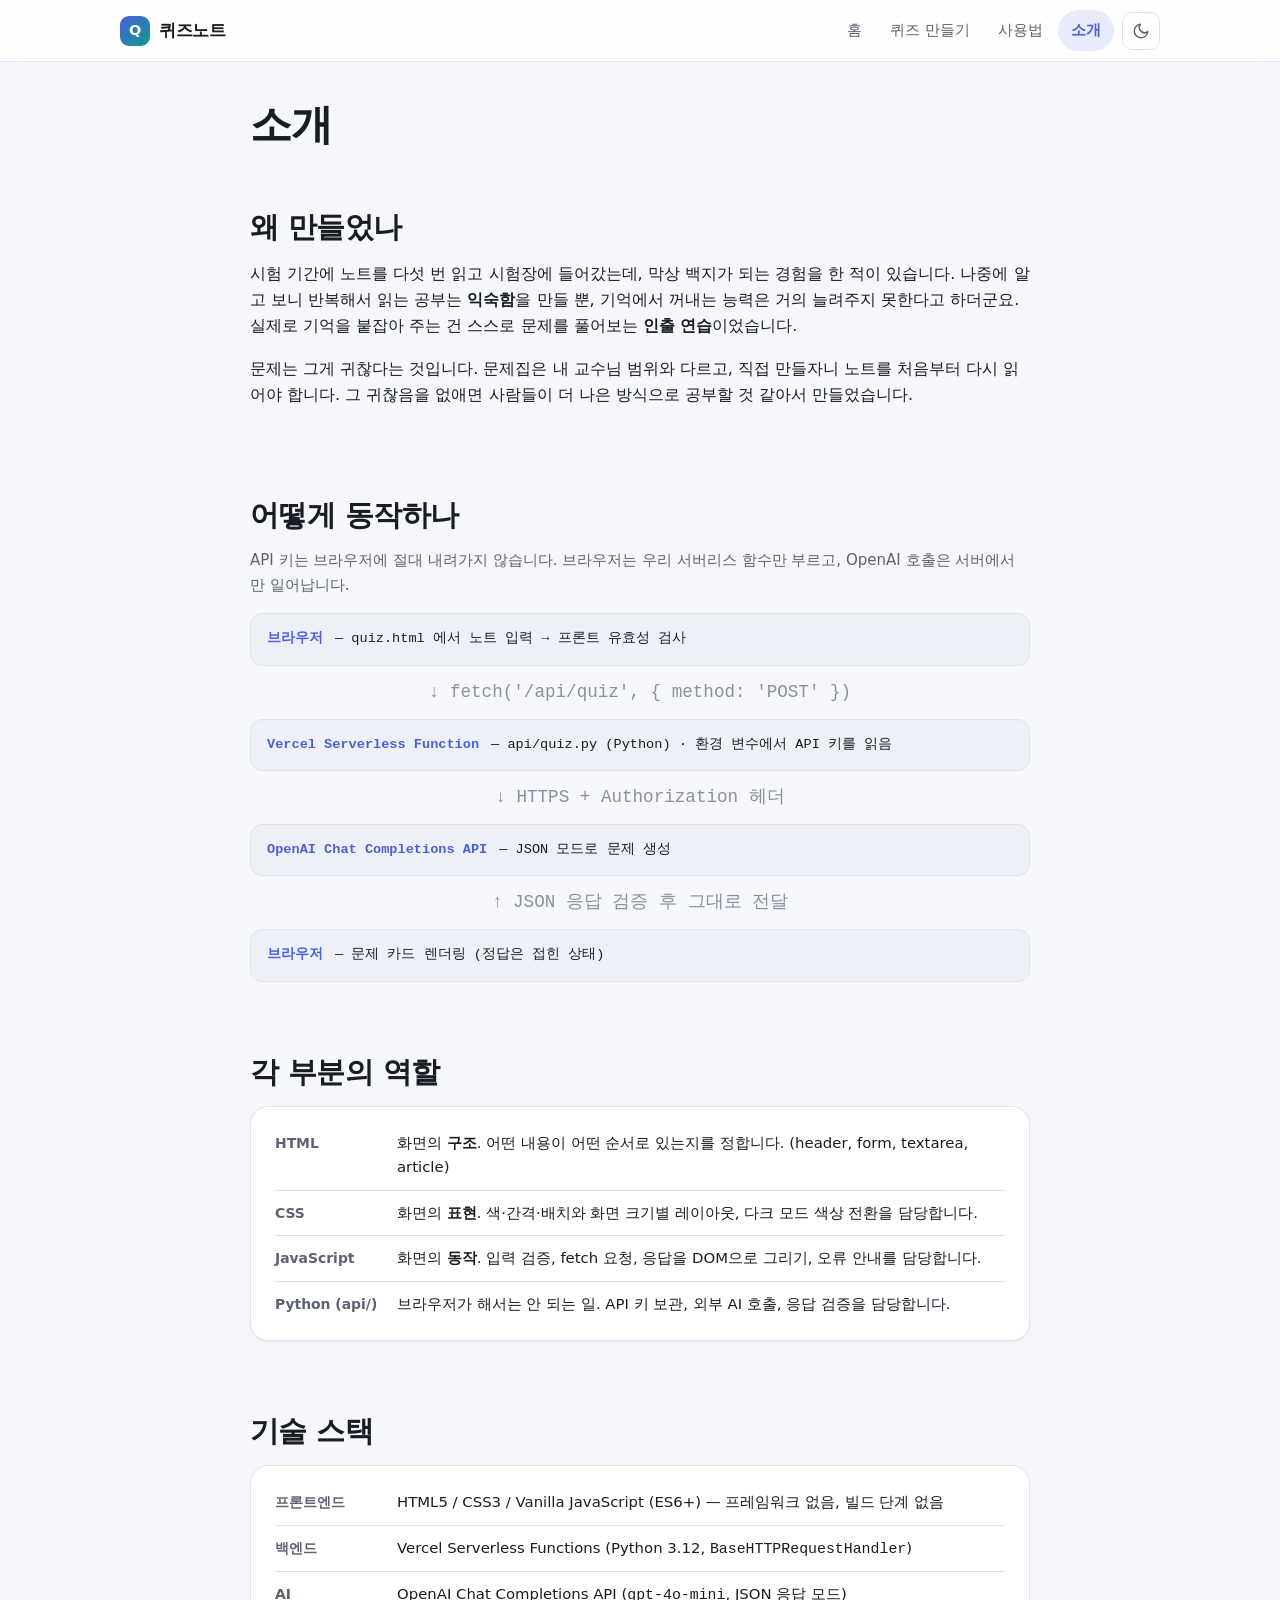
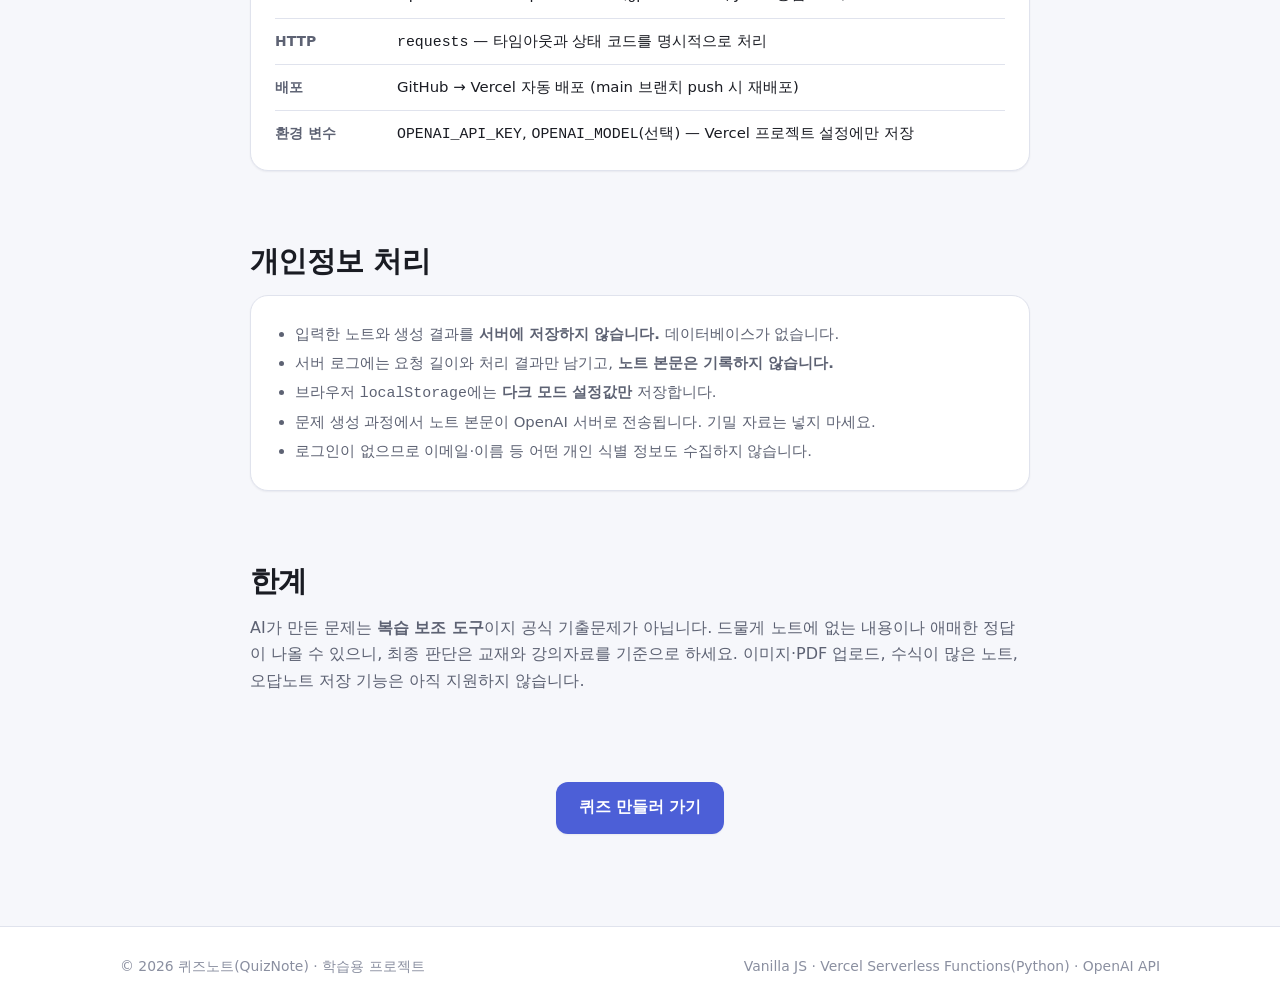
==== about.html @ 3e5758eb "feat: 공통 레이아웃과 홈·소개 페이지 구현 - 헤더 네비게이션, 다크 모드 토글, 모바일 햄버거 메뉴 - CSS 변수 기반 디자인 토큰과 라이트/다크 테마  Co-Author" ====
<!DOCTYPE html>
<html lang="ko">
<head>
  <meta charset="UTF-8" />
  <meta name="viewport" content="width=device-width, initial-scale=1" />
  <title>소개 — 퀴즈노트</title>
  <meta name="description" content="퀴즈노트를 만든 이유, 동작 구조, 사용한 기술 스택과 개인정보 처리 방침." />
  <link rel="icon" href="images/favicon.svg" type="image/svg+xml" />
  <link rel="stylesheet" href="css/style.css" />
  <script>
    (function () {
      try {
        var t = localStorage.getItem('quiznote-theme');
        if (!t) t = window.matchMedia('(prefers-color-scheme: dark)').matches ? 'dark' : 'light';
        document.documentElement.setAttribute('data-theme', t);
      } catch (e) {}
    })();
  </script>
</head>
<body>
  <a href="#main" class="skip-link">본문으로 건너뛰기</a>

  <header class="site-header">
    <div class="container">
      <a href="index.html" class="brand">
        <span class="brand__mark">Q</span>
        <span>퀴즈노트</span>
      </a>

      <div class="nav-right">
        <nav class="nav" id="site-nav" aria-label="주요 메뉴">
          <a href="index.html">홈</a>
          <a href="quiz.html">퀴즈 만들기</a>
          <a href="guide.html">사용법</a>
          <a href="about.html" aria-current="page">소개</a>
        </nav>

        <button type="button" class="icon-btn" data-theme-toggle aria-label="다크 모드로 전환" aria-pressed="false">
          <svg class="icon-moon" viewBox="0 0 24 24" fill="none" stroke="currentColor" stroke-width="2" stroke-linecap="round" stroke-linejoin="round" aria-hidden="true"><path d="M21 12.8A9 9 0 1 1 11.2 3a7 7 0 0 0 9.8 9.8z"/></svg>
          <svg class="icon-sun" viewBox="0 0 24 24" fill="none" stroke="currentColor" stroke-width="2" stroke-linecap="round" stroke-linejoin="round" aria-hidden="true"><circle cx="12" cy="12" r="4"/><path d="M12 2v2M12 20v2M4.9 4.9l1.4 1.4M17.7 17.7l1.4 1.4M2 12h2M20 12h2M4.9 19.1l1.4-1.4M17.7 6.3l1.4-1.4"/></svg>
        </button>

        <button type="button" class="icon-btn nav-toggle" data-nav-toggle aria-label="메뉴 열기" aria-expanded="false" aria-controls="site-nav">
          <svg viewBox="0 0 24 24" fill="none" stroke="currentColor" stroke-width="2" stroke-linecap="round" aria-hidden="true"><path d="M3 6h18M3 12h18M3 18h18"/></svg>
        </button>
      </div>
    </div>
  </header>

  <main id="main" class="section--tight">
    <div class="container" style="max-width:820px;">
      <h1>소개</h1>

      <section class="section--tight">
        <h2>왜 만들었나</h2>
        <p>
          시험 기간에 노트를 다섯 번 읽고 시험장에 들어갔는데, 막상 백지가 되는 경험을 한 적이 있습니다.
          나중에 알고 보니 반복해서 읽는 공부는 <strong>익숙함</strong>을 만들 뿐,
          기억에서 꺼내는 능력은 거의 늘려주지 못한다고 하더군요.
          실제로 기억을 붙잡아 주는 건 스스로 문제를 풀어보는 <strong>인출 연습</strong>이었습니다.
        </p>
        <p>
          문제는 그게 귀찮다는 것입니다. 문제집은 내 교수님 범위와 다르고,
          직접 만들자니 노트를 처음부터 다시 읽어야 합니다.
          그 귀찮음을 없애면 사람들이 더 나은 방식으로 공부할 것 같아서 만들었습니다.
        </p>
      </section>

      <section class="section--tight">
        <h2>어떻게 동작하나</h2>
        <p style="color:var(--text-muted);font-size:0.94rem;">
          API 키는 브라우저에 절대 내려가지 않습니다. 브라우저는 우리 서버리스 함수만 부르고,
          OpenAI 호출은 서버에서만 일어납니다.
        </p>

        <div class="arch">
          <div class="arch__row"><strong>브라우저</strong> — quiz.html 에서 노트 입력 → 프론트 유효성 검사</div>
          <div class="arch__arrow">↓ fetch('/api/quiz', { method: 'POST' })</div>
          <div class="arch__row"><strong>Vercel Serverless Function</strong> — api/quiz.py (Python) · 환경 변수에서 API 키를 읽음</div>
          <div class="arch__arrow">↓ HTTPS + Authorization 헤더</div>
          <div class="arch__row"><strong>OpenAI Chat Completions API</strong> — JSON 모드로 문제 생성</div>
          <div class="arch__arrow">↑ JSON 응답 검증 후 그대로 전달</div>
          <div class="arch__row"><strong>브라우저</strong> — 문제 카드 렌더링 (정답은 접힌 상태)</div>
        </div>
      </section>

      <section class="section--tight">
        <h2>각 부분의 역할</h2>
        <div class="card">
          <ul class="stack-list">
            <li><span class="k">HTML</span><span>화면의 <strong>구조</strong>. 어떤 내용이 어떤 순서로 있는지를 정합니다. (header, form, textarea, article)</span></li>
            <li><span class="k">CSS</span><span>화면의 <strong>표현</strong>. 색·간격·배치와 화면 크기별 레이아웃, 다크 모드 색상 전환을 담당합니다.</span></li>
            <li><span class="k">JavaScript</span><span>화면의 <strong>동작</strong>. 입력 검증, fetch 요청, 응답을 DOM으로 그리기, 오류 안내를 담당합니다.</span></li>
            <li><span class="k">Python (api/)</span><span>브라우저가 해서는 안 되는 일. API 키 보관, 외부 AI 호출, 응답 검증을 담당합니다.</span></li>
          </ul>
        </div>
      </section>

      <section class="section--tight">
        <h2>기술 스택</h2>
        <div class="card">
          <ul class="stack-list">
            <li><span class="k">프론트엔드</span><span>HTML5 / CSS3 / Vanilla JavaScript (ES6+) — 프레임워크 없음, 빌드 단계 없음</span></li>
            <li><span class="k">백엔드</span><span>Vercel Serverless Functions (Python 3.12, <code>BaseHTTPRequestHandler</code>)</span></li>
            <li><span class="k">AI</span><span>OpenAI Chat Completions API (<code>gpt-4o-mini</code>, JSON 응답 모드)</span></li>
            <li><span class="k">HTTP</span><span><code>requests</code> — 타임아웃과 상태 코드를 명시적으로 처리</span></li>
            <li><span class="k">배포</span><span>GitHub → Vercel 자동 배포 (main 브랜치 push 시 재배포)</span></li>
            <li><span class="k">환경 변수</span><span><code>OPENAI_API_KEY</code>, <code>OPENAI_MODEL</code>(선택) — Vercel 프로젝트 설정에만 저장</span></li>
          </ul>
        </div>
      </section>

      <section class="section--tight">
        <h2>개인정보 처리</h2>
        <div class="card">
          <ul style="margin:0;padding-left:20px;color:var(--text-muted);font-size:0.93rem;line-height:1.95;">
            <li>입력한 노트와 생성 결과를 <strong>서버에 저장하지 않습니다.</strong> 데이터베이스가 없습니다.</li>
            <li>서버 로그에는 요청 길이와 처리 결과만 남기고, <strong>노트 본문은 기록하지 않습니다.</strong></li>
            <li>브라우저 <code>localStorage</code>에는 <strong>다크 모드 설정값만</strong> 저장합니다.</li>
            <li>문제 생성 과정에서 노트 본문이 OpenAI 서버로 전송됩니다. 기밀 자료는 넣지 마세요.</li>
            <li>로그인이 없으므로 이메일·이름 등 어떤 개인 식별 정보도 수집하지 않습니다.</li>
          </ul>
        </div>
      </section>

      <section class="section--tight">
        <h2>한계</h2>
        <p style="color:var(--text-muted);">
          AI가 만든 문제는 <strong>복습 보조 도구</strong>이지 공식 기출문제가 아닙니다.
          드물게 노트에 없는 내용이나 애매한 정답이 나올 수 있으니,
          최종 판단은 교재와 강의자료를 기준으로 하세요.
          이미지·PDF 업로드, 수식이 많은 노트, 오답노트 저장 기능은 아직 지원하지 않습니다.
        </p>
      </section>

      <div style="text-align:center;margin-top:36px;">
        <a href="quiz.html" class="btn btn--primary">퀴즈 만들러 가기</a>
      </div>
    </div>
  </main>

  <footer class="site-footer">
    <div class="container">
      <span>© <span data-year>2026</span> 퀴즈노트(QuizNote) · 학습용 프로젝트</span>
      <span>Vanilla JS · Vercel Serverless Functions(Python) · OpenAI API</span>
    </div>
  </footer>

  <script src="js/main.js"></script>
</body>
</html>
---- css/style.css ----
/* ==========================================================================
   퀴즈노트(QuizNote) — 공통 스타일
   구조: 1) 디자인 토큰  2) 리셋  3) 레이아웃  4) 컴포넌트  5) 페이지별  6) 반응형
   ========================================================================== */

/* 1) 디자인 토큰 --------------------------------------------------------- */
:root {
  /* 라이트 모드 기본값 */
  --bg: #f6f7fb;
  --bg-elevated: #ffffff;
  --bg-subtle: #eef0f7;
  --text: #1a1c23;
  --text-muted: #5d6273;
  --text-faint: #8a8fa0;
  --border: #e0e3ed;
  --border-strong: #c7ccdb;

  --brand: #4c5fd7;
  --brand-hover: #3d4ec0;
  --brand-soft: #e8ebfc;
  --accent: #0f9b8e;
  --accent-soft: #e0f5f2;

  --danger: #d1435b;
  --danger-soft: #fdeaed;
  --warn: #b7791f;
  --warn-soft: #fdf3e2;

  --shadow-sm: 0 1px 2px rgba(20, 24, 45, 0.06);
  --shadow-md: 0 4px 16px rgba(20, 24, 45, 0.08);
  --shadow-lg: 0 12px 32px rgba(20, 24, 45, 0.12);

  --radius-sm: 8px;
  --radius: 12px;
  --radius-lg: 18px;

  --maxw: 1080px;
  --header-h: 62px;

  --font: "Pretendard", -apple-system, BlinkMacSystemFont, "Apple SD Gothic Neo",
    "Malgun Gothic", "Noto Sans KR", system-ui, sans-serif;
  --font-mono: ui-monospace, SFMono-Regular, "SF Mono", Consolas, monospace;
}

/* 다크 모드: html[data-theme="dark"] 로 토글 */
html[data-theme="dark"] {
  --bg: #12141c;
  --bg-elevated: #1b1e29;
  --bg-subtle: #232736;
  --text: #eceef5;
  --text-muted: #a4aabd;
  --text-faint: #767d94;
  --border: #2c3142;
  --border-strong: #3d4459;

  --brand: #8b9bff;
  --brand-hover: #a0adff;
  --brand-soft: #232a4a;
  --accent: #46d3c2;
  --accent-soft: #14332f;

  --danger: #ff8a9b;
  --danger-soft: #3a1d24;
  --warn: #e3b567;
  --warn-soft: #362a16;

  --shadow-sm: 0 1px 2px rgba(0, 0, 0, 0.4);
  --shadow-md: 0 4px 16px rgba(0, 0, 0, 0.45);
  --shadow-lg: 0 12px 32px rgba(0, 0, 0, 0.5);
}

/* 사용자가 토글한 적 없고 시스템이 다크일 때 */
@media (prefers-color-scheme: dark) {
  html:not([data-theme]) {
    --bg: #12141c;
    --bg-elevated: #1b1e29;
    --bg-subtle: #232736;
    --text: #eceef5;
    --text-muted: #a4aabd;
    --text-faint: #767d94;
    --border: #2c3142;
    --border-strong: #3d4459;
    --brand: #8b9bff;
    --brand-hover: #a0adff;
    --brand-soft: #232a4a;
    --accent: #46d3c2;
    --accent-soft: #14332f;
    --danger: #ff8a9b;
    --danger-soft: #3a1d24;
    --warn: #e3b567;
    --warn-soft: #362a16;
  }
}

/* 2) 리셋 --------------------------------------------------------------- */
*,
*::before,
*::after { box-sizing: border-box; }

html { scroll-behavior: smooth; }

body {
  margin: 0;
  font-family: var(--font);
  background: var(--bg);
  color: var(--text);
  line-height: 1.65;
  -webkit-font-smoothing: antialiased;
  transition: background-color 0.25s ease, color 0.25s ease;
}

h1, h2, h3, h4 { line-height: 1.3; margin: 0 0 0.5em; font-weight: 700; letter-spacing: -0.02em; }
h1 { font-size: clamp(1.75rem, 4.5vw, 2.6rem); }
h2 { font-size: clamp(1.35rem, 3vw, 1.8rem); }
h3 { font-size: 1.1rem; }
p  { margin: 0 0 1em; }

a { color: var(--brand); text-decoration: none; }
a:hover { text-decoration: underline; }

img { max-width: 100%; display: block; }

button, input, select, textarea { font: inherit; color: inherit; }

:focus-visible {
  outline: 3px solid var(--brand);
  outline-offset: 2px;
  border-radius: 4px;
}

/* 스크린리더 전용 */
.sr-only {
  position: absolute; width: 1px; height: 1px;
  padding: 0; margin: -1px; overflow: hidden;
  clip: rect(0 0 0 0); white-space: nowrap; border: 0;
}

/* 본문 바로가기 링크 */
.skip-link {
  position: absolute; left: 12px; top: -60px;
  background: var(--brand); color: #fff;
  padding: 10px 16px; border-radius: var(--radius-sm);
  z-index: 200; transition: top 0.2s;
}
.skip-link:focus { top: 12px; }

/* 3) 레이아웃 ------------------------------------------------------------ */
.container {
  width: 100%;
  max-width: var(--maxw);
  margin-inline: auto;
  padding-inline: 20px;
}

main { min-height: calc(100vh - var(--header-h) - 180px); }

.section { padding: 56px 0; }
.section--tight { padding: 36px 0; }

/* 헤더 / 네비게이션 */
.site-header {
  position: sticky; top: 0; z-index: 100;
  height: var(--header-h);
  background: color-mix(in srgb, var(--bg-elevated) 88%, transparent);
  backdrop-filter: saturate(180%) blur(12px);
  border-bottom: 1px solid var(--border);
}

.site-header .container {
  height: 100%;
  display: flex; align-items: center; justify-content: space-between;
  gap: 12px;
}

.brand {
  display: inline-flex; align-items: center; gap: 9px;
  font-weight: 800; font-size: 1.08rem; color: var(--text);
  text-decoration: none; letter-spacing: -0.02em;
}
.brand:hover { text-decoration: none; }
.brand__mark {
  width: 30px; height: 30px; flex: none;
  display: grid; place-items: center;
  border-radius: 9px;
  background: linear-gradient(140deg, var(--brand), var(--accent));
  color: #fff; font-size: 0.9rem; font-weight: 800;
}

.nav-right { display: flex; align-items: center; gap: 8px; }

.nav { display: flex; align-items: center; gap: 2px; }
.nav a {
  display: block; padding: 8px 13px;
  border-radius: 999px;
  color: var(--text-muted); font-size: 0.94rem; font-weight: 500;
  text-decoration: none;
  transition: background-color 0.15s, color 0.15s;
}
.nav a:hover { background: var(--bg-subtle); color: var(--text); text-decoration: none; }
.nav a[aria-current="page"] { background: var(--brand-soft); color: var(--brand); font-weight: 600; }

/* 아이콘 버튼 (테마 토글 / 햄버거) */
.icon-btn {
  width: 38px; height: 38px; flex: none;
  display: grid; place-items: center;
  background: transparent; border: 1px solid var(--border);
  border-radius: 10px; cursor: pointer;
  color: var(--text-muted);
  transition: background-color 0.15s, color 0.15s, border-color 0.15s;
}
.icon-btn:hover { background: var(--bg-subtle); color: var(--text); border-color: var(--border-strong); }
.icon-btn svg { width: 18px; height: 18px; }

.nav-toggle { display: none; }

/* 라이트/다크에 따라 아이콘 하나만 보이기 */
.icon-sun { display: none; }
html[data-theme="dark"] .icon-sun { display: block; }
html[data-theme="dark"] .icon-moon { display: none; }
@media (prefers-color-scheme: dark) {
  html:not([data-theme]) .icon-sun { display: block; }
  html:not([data-theme]) .icon-moon { display: none; }
}

/* 푸터 */
.site-footer {
  border-top: 1px solid var(--border);
  background: var(--bg-elevated);
  padding: 28px 0;
  margin-top: 56px;
  color: var(--text-faint);
  font-size: 0.87rem;
}
.site-footer .container {
  display: flex; flex-wrap: wrap; gap: 8px 18px;
  align-items: center; justify-content: space-between;
}
.site-footer a { color: var(--text-muted); }

/* 4) 컴포넌트 ------------------------------------------------------------ */

/* 버튼 */
.btn {
  display: inline-flex; align-items: center; justify-content: center; gap: 8px;
  padding: 12px 22px;
  border: 1px solid transparent; border-radius: var(--radius);
  font-size: 0.97rem; font-weight: 600;
  cursor: pointer; text-decoration: none;
  transition: background-color 0.15s, transform 0.08s, box-shadow 0.15s, border-color 0.15s;
}
.btn:hover { text-decoration: none; }
.btn:active { transform: translateY(1px); }

.btn--primary { background: var(--brand); color: #fff; box-shadow: var(--shadow-sm); }
.btn--primary:hover { background: var(--brand-hover); box-shadow: var(--shadow-md); }
html[data-theme="dark"] .btn--primary { color: #121420; }

.btn--ghost { background: var(--bg-elevated); color: var(--text); border-color: var(--border-strong); }
.btn--ghost:hover { background: var(--bg-subtle); }

.btn--sm { padding: 8px 14px; font-size: 0.87rem; border-radius: 10px; }
.btn--block { width: 100%; }
.btn[disabled] { opacity: 0.55; cursor: not-allowed; transform: none; }

/* 카드 */
.card {
  background: var(--bg-elevated);
  border: 1px solid var(--border);
  border-radius: var(--radius-lg);
  padding: 24px;
  box-shadow: var(--shadow-sm);
}

.grid { display: grid; gap: 18px; }
.grid--3 { grid-template-columns: repeat(3, 1fr); }
.grid--2 { grid-template-columns: repeat(2, 1fr); }

/* 배지 */
.badge {
  display: inline-block;
  padding: 3px 10px;
  border-radius: 999px;
  font-size: 0.76rem; font-weight: 700; letter-spacing: 0.01em;
  background: var(--bg-subtle); color: var(--text-muted);
}
.badge--multiple { background: var(--brand-soft); color: var(--brand); }
.badge--ox { background: var(--accent-soft); color: var(--accent); }
.badge--short { background: var(--warn-soft); color: var(--warn); }

/* 폼 */
.field { margin-bottom: 20px; }
.field > label,
.field > .field__label {
  display: block; margin-bottom: 7px;
  font-size: 0.92rem; font-weight: 600;
}
.field__hint { font-size: 0.83rem; color: var(--text-faint); font-weight: 400; margin-top: 4px; }

textarea, select, input[type="text"] {
  width: 100%;
  padding: 12px 14px;
  background: var(--bg);
  border: 1px solid var(--border-strong);
  border-radius: var(--radius);
  color: var(--text);
  transition: border-color 0.15s, box-shadow 0.15s;
}
textarea:focus, select:focus, input:focus {
  outline: none;
  border-color: var(--brand);
  box-shadow: 0 0 0 3px color-mix(in srgb, var(--brand) 22%, transparent);
}
textarea { min-height: 220px; resize: vertical; line-height: 1.7; font-size: 0.95rem; }
textarea.is-invalid, select.is-invalid { border-color: var(--danger); }

.check-row { display: flex; flex-wrap: wrap; gap: 10px; }
.check {
  display: inline-flex; align-items: center; gap: 8px;
  padding: 9px 15px;
  background: var(--bg); border: 1px solid var(--border-strong);
  border-radius: 999px; cursor: pointer; font-size: 0.9rem;
  transition: background-color 0.15s, border-color 0.15s, color 0.15s;
}
.check input { accent-color: var(--brand); margin: 0; }
.check:has(input:checked) { background: var(--brand-soft); border-color: var(--brand); color: var(--brand); font-weight: 600; }

.counter { font-size: 0.83rem; color: var(--text-faint); text-align: right; margin-top: 6px; }
.counter.is-warn { color: var(--danger); font-weight: 600; }

/* 알림 배너 */
.alert {
  display: flex; gap: 12px; align-items: flex-start;
  padding: 14px 16px;
  border-radius: var(--radius);
  border: 1px solid;
  font-size: 0.92rem;
  margin-bottom: 18px;
}
.alert--error { background: var(--danger-soft); border-color: color-mix(in srgb, var(--danger) 40%, transparent); color: var(--danger); }
.alert--warn  { background: var(--warn-soft);  border-color: color-mix(in srgb, var(--warn) 40%, transparent);  color: var(--warn); }
.alert--info  { background: var(--brand-soft); border-color: color-mix(in srgb, var(--brand) 35%, transparent); color: var(--brand); }
.alert strong { display: block; margin-bottom: 2px; }
.alert__icon { flex: none; font-size: 1.05rem; line-height: 1.5; }

/* 로딩 */
.spinner {
  width: 17px; height: 17px; flex: none;
  border: 2.5px solid color-mix(in srgb, currentColor 30%, transparent);
  border-top-color: currentColor;
  border-radius: 50%;
  animation: spin 0.7s linear infinite;
}
@keyframes spin { to { transform: rotate(360deg); } }

.skeleton-card {
  background: var(--bg-elevated);
  border: 1px solid var(--border);
  border-radius: var(--radius-lg);
  padding: 22px;
  margin-bottom: 14px;
}
.skeleton-line {
  height: 13px; border-radius: 6px; margin-bottom: 11px;
  background: linear-gradient(90deg, var(--bg-subtle) 25%, var(--border) 50%, var(--bg-subtle) 75%);
  background-size: 300% 100%;
  animation: shimmer 1.4s ease-in-out infinite;
}
@keyframes shimmer { from { background-position: 150% 0; } to { background-position: -150% 0; } }

@media (prefers-reduced-motion: reduce) {
  *, *::before, *::after { animation-duration: 0.01ms !important; transition-duration: 0.01ms !important; }
  html { scroll-behavior: auto; }
}

/* 5) 페이지별 ------------------------------------------------------------ */

/* 홈 히어로 */
.hero { padding: 72px 0 56px; text-align: center; }
.hero .eyebrow {
  display: inline-block; margin-bottom: 16px;
  padding: 6px 14px; border-radius: 999px;
  background: var(--accent-soft); color: var(--accent);
  font-size: 0.83rem; font-weight: 700;
}
.hero p.lead {
  max-width: 620px; margin: 0 auto 28px;
  font-size: clamp(1rem, 2.2vw, 1.12rem); color: var(--text-muted);
}
.hero__actions { display: flex; gap: 12px; justify-content: center; flex-wrap: wrap; }

.step-list { counter-reset: step; list-style: none; padding: 0; margin: 0; display: grid; gap: 16px; }
.step-list li {
  counter-increment: step;
  display: flex; gap: 16px; align-items: flex-start;
  background: var(--bg-elevated); border: 1px solid var(--border);
  border-radius: var(--radius); padding: 18px 20px;
}
.step-list li::before {
  content: counter(step);
  flex: none; width: 30px; height: 30px;
  display: grid; place-items: center;
  border-radius: 50%; background: var(--brand); color: #fff;
  font-weight: 700; font-size: 0.9rem;
}
html[data-theme="dark"] .step-list li::before { color: #121420; }
.step-list h3 { margin: 0 0 3px; font-size: 1rem; }
.step-list p { margin: 0; color: var(--text-muted); font-size: 0.92rem; }

.feature-card h3 { display: flex; align-items: center; gap: 8px; }
.feature-card .emoji { font-size: 1.3rem; }
.feature-card p { margin: 0; color: var(--text-muted); font-size: 0.93rem; }

/* 퀴즈 페이지 2단 레이아웃 */
.quiz-layout { display: grid; grid-template-columns: minmax(0, 420px) minmax(0, 1fr); gap: 26px; align-items: start; }
.quiz-form-panel { position: sticky; top: calc(var(--header-h) + 18px); }

/* 스크롤 이동 시 고정 헤더에 가리지 않도록 여유를 준다 */
#result-area, #alert-box { scroll-margin-top: calc(var(--header-h) + 20px); }

.result-empty {
  border: 2px dashed var(--border-strong);
  border-radius: var(--radius-lg);
  padding: 52px 24px; text-align: center; color: var(--text-faint);
}
.result-empty .emoji { font-size: 2.2rem; display: block; margin-bottom: 10px; }

.result-head {
  display: flex; flex-wrap: wrap; gap: 10px;
  align-items: center; justify-content: space-between;
  margin-bottom: 16px;
}
.result-head h2 { margin: 0; font-size: 1.2rem; }
.result-actions { display: flex; gap: 8px; }

/* 문제 카드 */
.quiz-card {
  background: var(--bg-elevated);
  border: 1px solid var(--border);
  border-radius: var(--radius-lg);
  padding: 20px 22px;
  margin-bottom: 14px;
  box-shadow: var(--shadow-sm);
  animation: rise 0.35s ease backwards;
}
@keyframes rise { from { opacity: 0; transform: translateY(10px); } to { opacity: 1; transform: none; } }

.quiz-card__top { display: flex; align-items: center; gap: 9px; margin-bottom: 10px; }
.quiz-card__no { font-weight: 800; color: var(--brand); font-size: 0.95rem; }
.quiz-card__q { font-weight: 600; font-size: 1.02rem; margin: 0 0 14px; white-space: pre-wrap; }

.choices { list-style: none; padding: 0; margin: 0 0 14px; display: grid; gap: 8px; }
.choices li {
  display: flex; gap: 10px; align-items: flex-start;
  padding: 10px 14px;
  background: var(--bg); border: 1px solid var(--border);
  border-radius: 10px; font-size: 0.94rem;
}
.choices .mark { flex: none; font-weight: 700; color: var(--text-muted); }

.answer-toggle {
  background: none; border: 1px dashed var(--border-strong);
  border-radius: 10px; padding: 9px 14px; width: 100%;
  cursor: pointer; color: var(--text-muted); font-size: 0.88rem; font-weight: 600;
  transition: background-color 0.15s, color 0.15s;
}
.answer-toggle:hover { background: var(--bg-subtle); color: var(--text); }

.answer-box {
  margin-top: 12px; padding: 14px 16px;
  background: var(--accent-soft);
  border-left: 3px solid var(--accent);
  border-radius: 0 10px 10px 0;
  font-size: 0.93rem;
}
.answer-box .row + .row { margin-top: 8px; }
.answer-box .k { font-weight: 700; color: var(--accent); margin-right: 6px; }
.answer-box .evidence { color: var(--text-muted); font-size: 0.86rem; }
.answer-box[hidden] { display: none; }

/* 가이드 아코디언 */
.faq { border: 1px solid var(--border); border-radius: var(--radius); background: var(--bg-elevated); overflow: hidden; }
.faq + .faq { margin-top: 10px; }
.faq summary {
  padding: 16px 20px; cursor: pointer; font-weight: 600;
  list-style: none; display: flex; justify-content: space-between; gap: 12px; align-items: center;
}
.faq summary::-webkit-details-marker { display: none; }
.faq summary::after { content: "+"; font-size: 1.25rem; color: var(--text-faint); flex: none; }
.faq[open] summary::after { content: "−"; }
.faq .faq__body { padding: 0 20px 18px; color: var(--text-muted); font-size: 0.93rem; }
.faq .faq__body p:last-child { margin-bottom: 0; }

/* 표 */
.table-wrap { overflow-x: auto; -webkit-overflow-scrolling: touch; }
table.data {
  width: 100%; border-collapse: collapse; font-size: 0.9rem; min-width: 460px;
}
table.data th, table.data td {
  padding: 11px 14px; text-align: left;
  border-bottom: 1px solid var(--border);
}
table.data th { background: var(--bg-subtle); font-weight: 700; white-space: nowrap; }
table.data tr:last-child td { border-bottom: none; }

/* 소개 페이지 아키텍처 다이어그램 */
.arch {
  display: grid; gap: 12px;
  font-family: var(--font-mono); font-size: 0.85rem;
}
.arch__row {
  display: flex; align-items: center; gap: 12px; flex-wrap: wrap;
  padding: 14px 16px;
  background: var(--bg-subtle); border: 1px solid var(--border);
  border-radius: var(--radius);
}
.arch__row strong { color: var(--brand); }
.arch__arrow { text-align: center; color: var(--text-faint); font-size: 1.1rem; }

.stack-list { list-style: none; padding: 0; margin: 0; display: grid; gap: 10px; }
.stack-list li {
  display: flex; gap: 12px; align-items: baseline;
  padding-bottom: 10px; border-bottom: 1px solid var(--border);
  font-size: 0.93rem;
}
.stack-list li:last-child { border-bottom: none; padding-bottom: 0; }
.stack-list .k { flex: none; width: 110px; font-weight: 700; color: var(--text-muted); font-size: 0.87rem; }

/* 토스트 */
.toast {
  position: fixed; left: 50%; bottom: 26px; transform: translateX(-50%) translateY(12px);
  background: var(--text); color: var(--bg);
  padding: 11px 20px; border-radius: 999px;
  font-size: 0.89rem; font-weight: 600;
  box-shadow: var(--shadow-lg);
  opacity: 0; pointer-events: none;
  transition: opacity 0.22s, transform 0.22s;
  z-index: 300;
}
.toast.is-on { opacity: 1; transform: translateX(-50%) translateY(0); }

/* 6) 반응형 ------------------------------------------------------------- */

/* 태블릿 이하 */
@media (max-width: 900px) {
  .quiz-layout { grid-template-columns: 1fr; }
  .quiz-form-panel { position: static; }
  .grid--3 { grid-template-columns: repeat(2, 1fr); }
}

/* 모바일 */
@media (max-width: 680px) {
  :root { --header-h: 56px; }

  .container { padding-inline: 16px; }
  .section { padding: 36px 0; }
  .hero { padding: 44px 0 34px; }

  .grid--3, .grid--2 { grid-template-columns: 1fr; }

  .nav-toggle { display: grid; }

  /* 모바일 네비: 헤더 아래로 펼쳐지는 패널 */
  .nav {
    position: absolute; top: var(--header-h); left: 0; right: 0;
    flex-direction: column; align-items: stretch; gap: 4px;
    padding: 10px 16px 16px;
    background: var(--bg-elevated);
    border-bottom: 1px solid var(--border);
    box-shadow: var(--shadow-md);
    display: none;
  }
  .nav.is-open { display: flex; }
  .nav a { padding: 12px 14px; border-radius: 10px; font-size: 1rem; }

  .card { padding: 18px; }
  .quiz-card { padding: 16px 17px; }
  .hero__actions .btn { width: 100%; }
  .result-head { align-items: flex-start; }
  .result-actions { width: 100%; }
  .result-actions .btn { flex: 1; }
  .site-footer .container { flex-direction: column; align-items: flex-start; }
  .stack-list li { flex-direction: column; gap: 2px; }
  .stack-list .k { width: auto; }
}

/* 아주 작은 화면 */
@media (max-width: 380px) {
  .brand span { display: none; }
}

/* 인쇄 */
@media print {
  .site-header, .site-footer, .quiz-form-panel, .result-actions, .answer-toggle { display: none !important; }
  .answer-box[hidden] { display: block !important; }
  body { background: #fff; color: #000; }
}
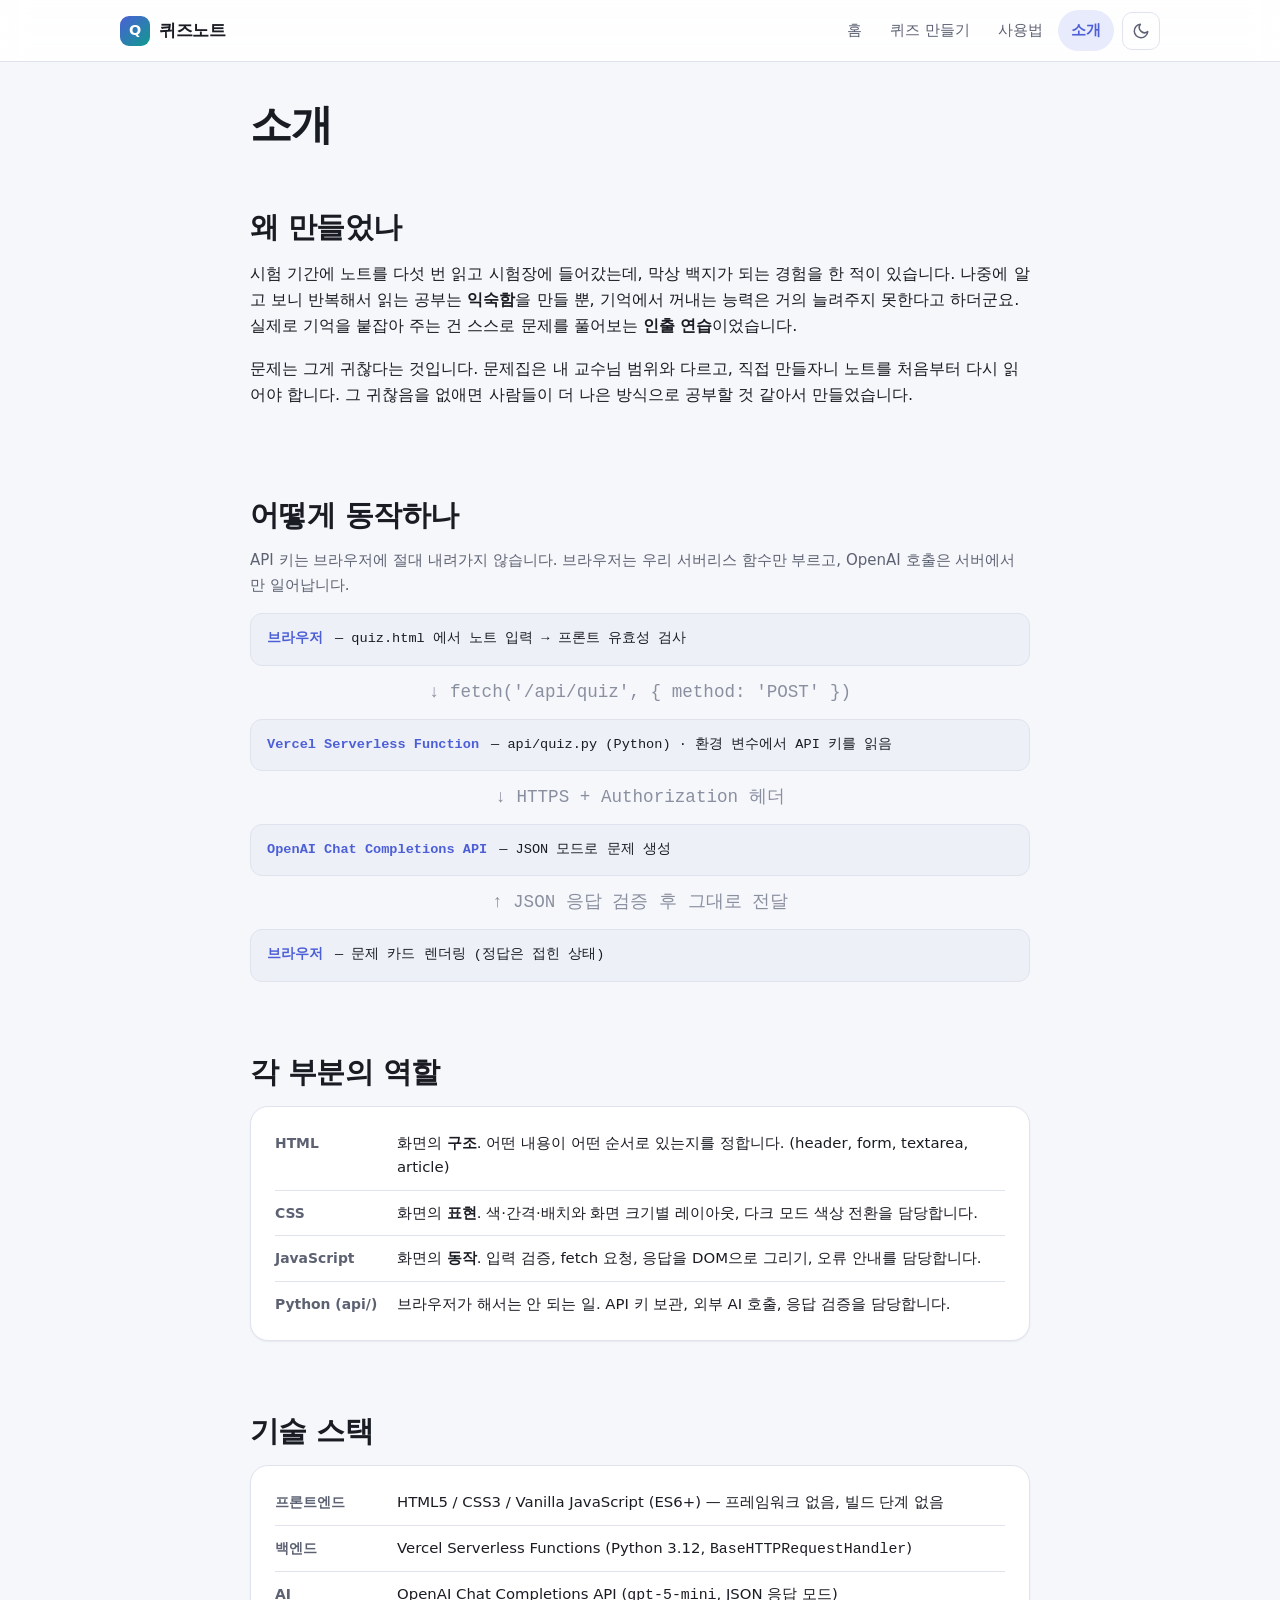
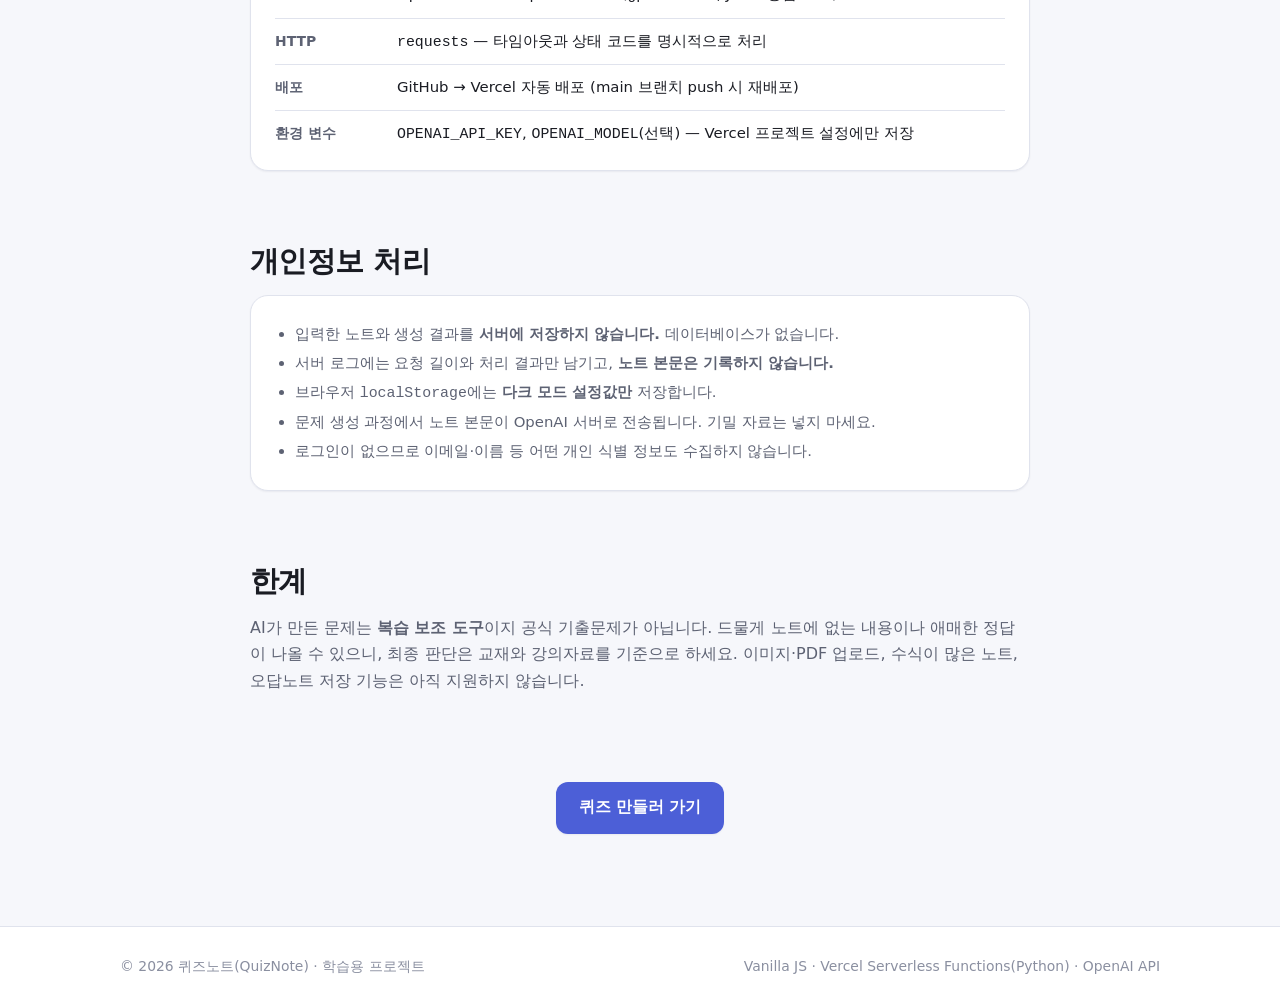
==== commit 43e0e899: "Update about.html" ====
--- a/about.html
+++ b/about.html
@@ -102,7 +102,7 @@
           <ul class="stack-list">
             <li><span class="k">프론트엔드</span><span>HTML5 / CSS3 / Vanilla JavaScript (ES6+) — 프레임워크 없음, 빌드 단계 없음</span></li>
             <li><span class="k">백엔드</span><span>Vercel Serverless Functions (Python 3.12, <code>BaseHTTPRequestHandler</code>)</span></li>
-            <li><span class="k">AI</span><span>OpenAI Chat Completions API (<code>gpt-4o-mini</code>, JSON 응답 모드)</span></li>
+            <li><span class="k">AI</span><span>OpenAI Chat Completions API (<code>gpt-5-mini</code>, JSON 응답 모드)</span></li>
             <li><span class="k">HTTP</span><span><code>requests</code> — 타임아웃과 상태 코드를 명시적으로 처리</span></li>
             <li><span class="k">배포</span><span>GitHub → Vercel 자동 배포 (main 브랜치 push 시 재배포)</span></li>
             <li><span class="k">환경 변수</span><span><code>OPENAI_API_KEY</code>, <code>OPENAI_MODEL</code>(선택) — Vercel 프로젝트 설정에만 저장</span></li>
--- a/css/style.css
+++ b/css/style.css
@@ -594,3 +594,146 @@
   .answer-box[hidden] { display: block !important; }
   body { background: #fff; color: #000; }
 }
+
+/* ==========================================================================
+   문제 풀이 인터랙션 (객관식 버튼 선택 / 주관식 직접 입력)
+   ========================================================================== */
+
+/* 점수 막대 */
+.score-bar {
+  background: var(--bg-elevated);
+  border: 1px solid var(--border);
+  border-radius: var(--radius);
+  padding: 14px 18px;
+  margin-bottom: 16px;
+}
+.score-bar__text {
+  font-size: 0.9rem; font-weight: 600; color: var(--text-muted);
+  margin-bottom: 9px;
+}
+.score-bar__track {
+  height: 7px; border-radius: 99px;
+  background: var(--bg-subtle); overflow: hidden;
+}
+.score-bar__fill {
+  height: 100%; width: 0;
+  border-radius: 99px;
+  background: var(--brand);
+  transition: width 0.35s ease, background-color 0.35s ease;
+}
+.score-bar__fill.is-done { background: var(--accent); }
+
+/* 선택형 보기 버튼 */
+.choices--interactive { gap: 9px; }
+.choices--interactive li { display: block; padding: 0; background: none; border: none; }
+
+.choice {
+  display: flex; align-items: flex-start; gap: 11px;
+  width: 100%; text-align: left;
+  padding: 12px 15px;
+  background: var(--bg);
+  border: 1.5px solid var(--border);
+  border-radius: 11px;
+  font-size: 0.94rem; line-height: 1.5;
+  cursor: pointer;
+  transition: border-color 0.15s, background-color 0.15s, transform 0.08s;
+}
+.choice:hover:not(:disabled) { border-color: var(--brand); background: var(--brand-soft); }
+.choice:active:not(:disabled) { transform: scale(0.995); }
+.choice:disabled { cursor: default; }
+
+.choice .mark {
+  flex: none;
+  width: 22px; height: 22px;
+  display: grid; place-items: center;
+  border-radius: 50%;
+  background: var(--bg-subtle); color: var(--text-muted);
+  font-size: 0.78rem; font-weight: 700;
+  transition: background-color 0.15s, color 0.15s;
+}
+.choice:hover:not(:disabled) .mark { background: var(--brand); color: #fff; }
+html[data-theme="dark"] .choice:hover:not(:disabled) .mark { color: #121420; }
+
+.choice__text { flex: 1; }
+
+/* 채점 후 상태 */
+.choice.is-answer {
+  border-color: var(--accent);
+  background: var(--accent-soft);
+  font-weight: 600;
+}
+.choice.is-answer .mark { background: var(--accent); color: #fff; }
+html[data-theme="dark"] .choice.is-answer .mark { color: #0f221f; }
+.choice.is-answer .choice__text::after { content: " ← 정답"; font-size: 0.82rem; color: var(--accent); font-weight: 700; }
+
+.choice.is-wrong {
+  border-color: var(--danger);
+  background: var(--danger-soft);
+}
+.choice.is-wrong .mark { background: var(--danger); color: #fff; }
+html[data-theme="dark"] .choice.is-wrong .mark { color: #2a121a; }
+.choice.is-wrong .choice__text::after { content: " ← 내가 고른 답"; font-size: 0.82rem; color: var(--danger); font-weight: 700; }
+
+.choice.is-picked { border-color: var(--brand); background: var(--brand-soft); }
+
+.choice:disabled:not(.is-answer):not(.is-wrong):not(.is-picked) { opacity: 0.5; }
+
+/* 주관식 입력 */
+.short-answer { display: flex; gap: 8px; margin-bottom: 4px; }
+.short-answer input {
+  flex: 1; min-width: 0;
+  padding: 11px 14px;
+  border: 1.5px solid var(--border-strong);
+  border-radius: 11px;
+  background: var(--bg);
+  font-size: 0.94rem;
+}
+.short-answer input:disabled { opacity: 1; }
+.short-answer input.is-correct { border-color: var(--accent); background: var(--accent-soft); font-weight: 600; }
+.short-answer input.is-wrong { border-color: var(--danger); background: var(--danger-soft); }
+.short-answer .btn { flex: none; }
+
+/* 판정 띠 */
+.verdict {
+  margin-top: 12px;
+  padding: 9px 14px;
+  border-radius: 10px;
+  font-size: 0.9rem; font-weight: 700;
+}
+.verdict--correct { background: var(--accent-soft); color: var(--accent); }
+.verdict--wrong { background: var(--danger-soft); color: var(--danger); }
+.verdict--neutral { background: var(--bg-subtle); color: var(--text-muted); }
+.verdict[hidden] { display: none; }
+
+/* 직접 채점 */
+.self-check {
+  display: flex; align-items: center; gap: 10px;
+  margin-top: 9px;
+  font-size: 0.86rem; color: var(--text-muted);
+}
+
+/* 다시 풀기 */
+.retry-btn {
+  margin-top: 12px;
+  background: none; border: none; padding: 0;
+  color: var(--text-faint); font-size: 0.85rem; font-weight: 600;
+  cursor: pointer; text-decoration: underline;
+}
+.retry-btn:hover { color: var(--brand); }
+.retry-btn[hidden] { display: none; }
+
+/* 채점이 끝난 카드는 살짝 가라앉힌다 */
+.quiz-card.is-answered { border-color: var(--border); }
+.quiz-card.is-answered .answer-toggle { display: none; }
+
+/* 모바일 */
+@media (max-width: 680px) {
+  .short-answer { flex-direction: column; }
+  .short-answer .btn { width: 100%; }
+  .choice { padding: 11px 13px; font-size: 0.92rem; }
+}
+
+/* 인쇄할 때는 풀이 UI를 숨기고 정답만 남긴다 */
+@media print {
+  .score-bar, .retry-btn, .self-check, .short-answer .btn { display: none !important; }
+}
